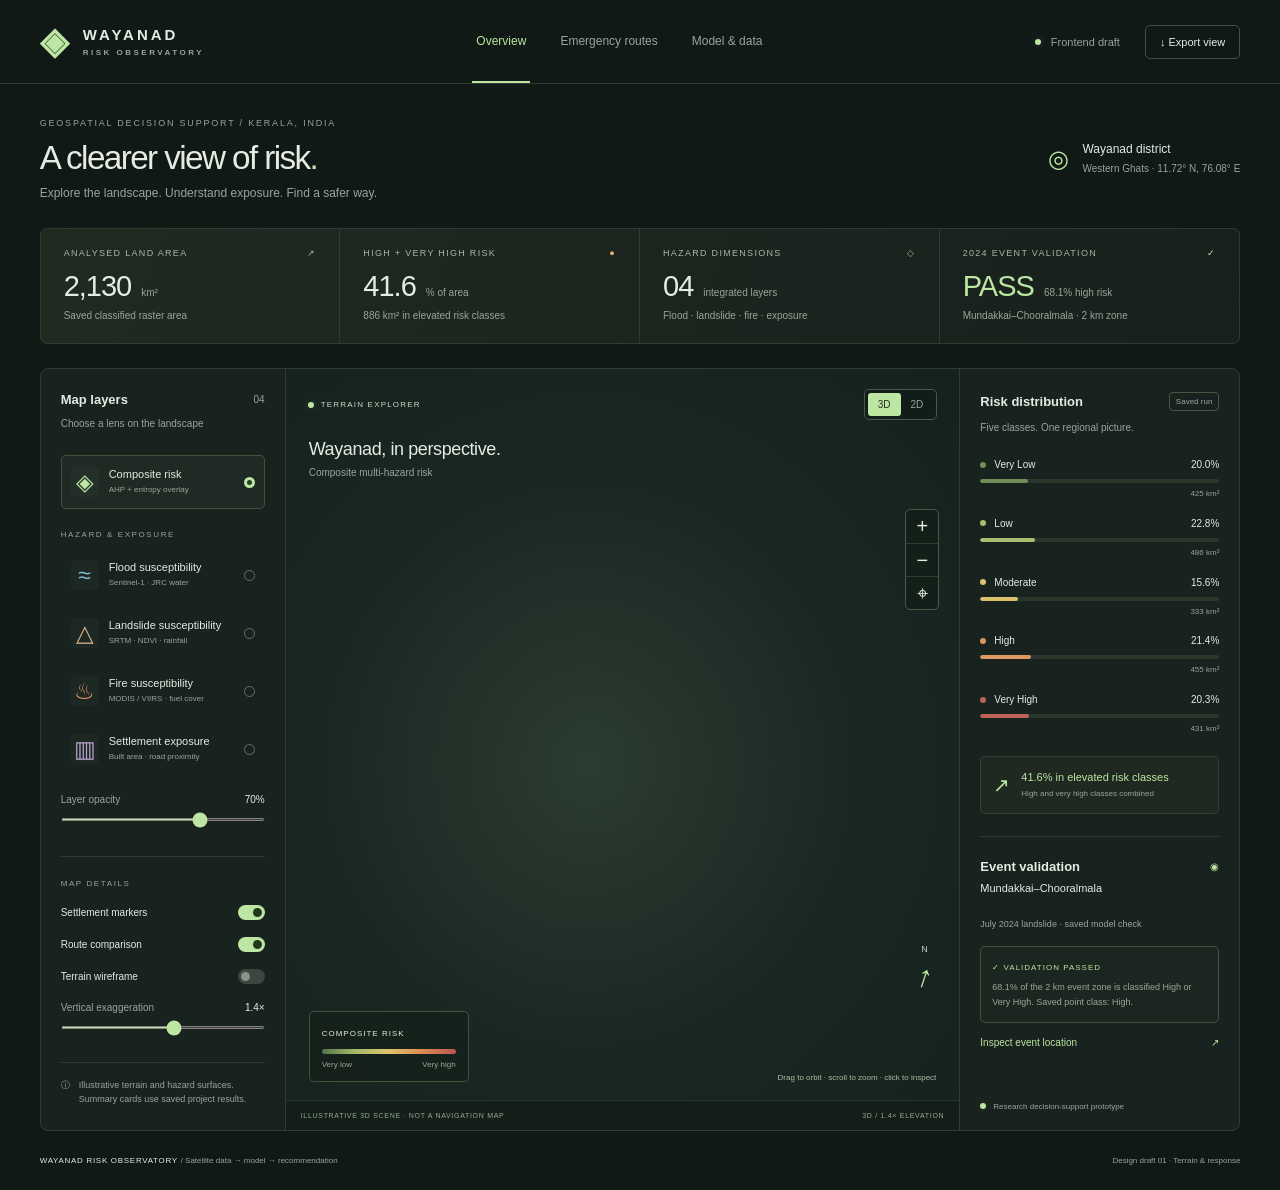
==== frontend/index.html @ d0e9654e "Done" ====
<!doctype html>
<html lang="en">
<head>
  <meta charset="utf-8">
  <meta name="viewport" content="width=device-width, initial-scale=1">
  <meta name="theme-color" content="#101916">
  <title>Wayanad · Risk Observatory</title>
  <link rel="stylesheet" href="styles.css">
</head>
<body>
  <header class="topbar">
    <a class="brand" href="index.html" aria-label="Wayanad Risk Observatory home"><span class="brand-mark">◈</span><span>WAYANAD<span class="brand-sub">RISK OBSERVATORY</span></span></a>
    <nav aria-label="Workspace"><button class="nav-button active" data-tab="overview">Overview</button><button class="nav-button" data-tab="routing">Emergency routes</button><button class="nav-button" data-tab="methods">Model & data</button></nav>
    <div class="header-end"><span class="status-dot"></span><span>Frontend draft</span><button id="export" class="button quiet">↓ Export view</button></div>
  </header>
  <main>
    <div class="page-heading"><div><div class="eyebrow">GEOSPATIAL DECISION SUPPORT / KERALA, INDIA</div><h1>A clearer view of risk<span>.</span></h1><p>Explore the landscape. Understand exposure. Find a safer way.</p></div><div class="region-tag"><span>◎</span><div>Wayanad district<small>Western Ghats · 11.72° N, 76.08° E</small></div></div></div>
    <section class="metrics" aria-label="Saved analysis summary">
      <article><span class="metric-label">ANALYSED LAND AREA <span>↗</span></span><div><strong id="area">—</strong><span>km²</span></div><small>Saved classified raster area</small></article>
      <article><span class="metric-label">HIGH + VERY HIGH RISK <span class="orange">●</span></span><div><strong id="high-risk">—</strong><span>% of area</span></div><small id="high-area">Loading saved statistics</small></article>
      <article><span class="metric-label">HAZARD DIMENSIONS <span>◇</span></span><div><strong>04</strong><span>integrated layers</span></div><small>Flood · landslide · fire · exposure</small></article>
      <article><span class="metric-label">2024 EVENT VALIDATION <span class="mint">✓</span></span><div><strong id="validation-status" class="mint">—</strong><span id="validation-share">saved result</span></div><small>Mundakkai–Chooralmala · 2 km zone</small></article>
    </section>
    <section class="workspace" aria-label="Interactive terrain workspace">
      <aside class="layer-panel"><div class="panel-title"><h2>Map layers</h2><span>04</span></div><p class="muted">Choose a lens on the landscape</p>
        <button class="layer active" data-layer="risk"><span class="layer-icon composite">◈</span><span>Composite risk<small>AHP + entropy overlay</small></span><span class="radio"></span></button>
        <div class="section-label">HAZARD & EXPOSURE</div>
        <button class="layer" data-layer="flood"><span class="layer-icon flood">≈</span><span>Flood susceptibility<small>Sentinel-1 · JRC water</small></span><span class="radio"></span></button>
        <button class="layer" data-layer="landslide"><span class="layer-icon slide">△</span><span>Landslide susceptibility<small>SRTM · NDVI · rainfall</small></span><span class="radio"></span></button>
        <button class="layer" data-layer="fire"><span class="layer-icon fire">♨</span><span>Fire susceptibility<small>MODIS / VIIRS · fuel cover</small></span><span class="radio"></span></button>
        <button class="layer" data-layer="exposure"><span class="layer-icon exposure">▥</span><span>Settlement exposure<small>Built area · road proximity</small></span><span class="radio"></span></button>
        <div class="slider-row"><label for="opacity">Layer opacity</label><output id="opacity-value">70%</output></div><input id="opacity" type="range" min="0" max="100" value="70">
        <div class="divider"></div><div class="section-label">MAP DETAILS</div>
        <label class="toggle-row">Settlement markers<input type="checkbox" id="markers" checked><span class="switch"></span></label>
        <label class="toggle-row">Route comparison<input type="checkbox" id="routes" checked><span class="switch"></span></label>
        <label class="toggle-row">Terrain wireframe<input type="checkbox" id="wireframe"><span class="switch"></span></label>
        <div class="slider-row"><label for="elevation">Vertical exaggeration</label><output id="elevation-value">1.4×</output></div><input id="elevation" type="range" min="0" max="250" value="140">
        <div class="layer-note"><span>ⓘ</span><p>Illustrative terrain and hazard surfaces. Summary cards use saved project results.</p></div>
      </aside>
      <div class="scene" id="scene"><canvas id="terrain" tabindex="0" aria-label="Illustrative 3D terrain. Drag or use arrow keys to rotate, scroll or use plus and minus to zoom. Click to inspect a point."></canvas>
        <div class="scene-header"><span class="scene-tag"><span class="status-dot"></span> TERRAIN EXPLORER</span><div class="view-switch"><button id="view3d" class="selected">3D</button><button id="view2d">2D</button></div></div>
        <div class="scene-caption"><h2>Wayanad, in perspective.</h2><p id="scene-layer">Composite multi-hazard risk</p></div>
        <div class="map-controls"><button id="zoom-in" aria-label="Zoom in">+</button><button id="zoom-out" aria-label="Zoom out">−</button><button id="reset" aria-label="Reset camera">⌖</button></div>
        <div class="compass"><span>N</span><div id="compass-arrow">↑</div></div>
        <div id="inspect" class="inspect" hidden aria-live="polite"><button id="close-inspect" aria-label="Close inspection">×</button><div class="eyebrow">ILLUSTRATIVE SAMPLE</div><strong id="inspect-class"></strong><p id="inspect-value"></p><small id="inspect-coords"></small></div>
        <div class="map-bottom"><div class="legend"><span id="legend-title">COMPOSITE RISK</span><div class="ramp" id="ramp"></div><div class="legend-labels"><span>Very low</span><span>Very high</span></div></div><span class="interaction-hint">Drag to orbit · scroll to zoom · click to inspect</span></div>
        <div class="scene-footer"><span>ILLUSTRATIVE 3D SCENE · NOT A NAVIGATION MAP</span><span id="scene-state">3D / 1.4× ELEVATION</span></div>
      </div>
      <aside class="insights-panel">
        <div id="overview-panel"><div class="panel-title"><h2>Risk distribution</h2><span class="pill">Saved run</span></div><p class="muted">Five classes. One regional picture.</p><div id="distribution"></div><div class="insight-callout"><span>↗</span><p><strong id="risk-callout">Loading analysis…</strong><small>High and very high classes combined</small></p></div>
        <div class="divider"></div><div class="panel-title"><h2>Event validation</h2><span class="mint">◉</span></div><p class="validation-name">Mundakkai–Chooralmala</p><p class="muted">July 2024 landslide · saved model check</p><div class="validation-box"><span id="validation-badge">—</span><p id="validation-detail">Loading validation result</p></div><button class="text-button" id="focus-event">Inspect event location <span>↗</span></button></div>
        <div id="routing-panel" hidden><div class="panel-title"><h2>Emergency routes</h2><span class="pill">Demo</span></div><p class="muted">Compare distance and hazard exposure.</p><label class="section-label" for="origin">ILLUSTRATIVE ORIGIN</label><select id="origin"><option value="0">Southern settlement</option><option value="1">Central settlement</option><option value="2">Eastern settlement</option></select><div class="route-card"><span class="mint">━ Least-risk path</span><strong id="safe-distance"></strong><small id="safe-risk"></small></div><div class="route-card"><span>┄ Shortest path</span><strong id="short-distance"></strong><small id="short-risk"></small></div><div class="insight-callout"><span>↗</span><p><strong id="route-reduction"></strong><small id="route-increase"></small></p></div><p class="muted">These example paths and metrics demonstrate the comparison UI. They are not computed OSM routes.</p><div class="divider"></div><h2>Routing model</h2><p class="muted">Dijkstra minimises length × (1 + 3 × mean risk). The Python pipeline computes both paths to hospitals and shelters.</p></div>
        <div id="methods-panel" hidden><div class="panel-title"><h2>Model & data</h2><span class="pill">MCDM</span></div><p class="muted">Saved combined AHP + entropy weights</p><div id="weights"></div><div class="divider"></div><h2>From satellite to decision</h2><ol class="method-list"><li><strong>Observe</strong><small>Sentinel-1/2, SRTM, CHIRPS, JRC, MODIS/VIIRS, Dynamic World</small></li><li><strong>Model</strong><small>Normalise hazard and exposure to 0–1; combine AHP and entropy weights</small></li><li><strong>Respond</strong><small>Extract hotspots and compare shortest vs least-risk OSM routes</small></li></ol><div class="validation-box"><span>DATA STATUS</span><p id="data-status"></p></div><p class="muted">Class thresholds are quantiles from the saved run. Illustrative scene values are separate from those results.</p></div>
        <div class="source-footer"><span class="status-dot"></span> Research decision-support prototype</div>
      </aside>
    </section>
    <footer class="page-footer"><span>WAYANAD RISK OBSERVATORY <span class="muted">/ Satellite data → model → recommendation</span></span><span class="muted">Design draft 01 · Terrain & response</span></footer>
  </main>
  <script src="data.js"></script><script src="app.js"></script>
</body>
</html>
---- frontend/styles.css ----
:root{color-scheme:dark;--bg:#101916;--panel:#18221e;--line:#303c33;--muted:#98a59b;--text:#e5ebe2;--mint:#bce6a1;--orange:#e7ad71}*{box-sizing:border-box}body{margin:0;background:var(--bg);color:var(--text);font-family:Inter,"Segoe UI",sans-serif;font-size:13px}button,input,select{font:inherit}button,a,input,select{-webkit-tap-highlight-color:transparent}button{cursor:pointer;color:inherit}button:focus-visible,a:focus-visible,select:focus-visible,input:focus-visible,canvas:focus-visible{outline:2px solid var(--mint);outline-offset:4px}button{border:0;background:none}a{color:inherit;text-decoration:none}[hidden]{display:none!important}.topbar{height:84px;border-bottom:1px solid var(--line);padding:0 3.1%;display:flex;align-items:center;justify-content:space-between;gap:25px}.brand{display:flex;align-items:center;gap:12px;letter-spacing:3px;font-size:15px;font-weight:650}.brand-mark{font-size:37px;color:var(--mint);line-height:1}.brand-sub{display:block;font-size:8px;color:var(--muted);letter-spacing:2.5px;margin-top:5px}nav{display:flex;height:100%;gap:26px}.nav-button{font-size:12px;color:var(--muted);padding:0 4px;border-bottom:2px solid transparent}.nav-button.active{border-color:var(--mint);color:var(--mint)}.header-end{display:flex;gap:10px;align-items:center;font-size:11px;color:var(--muted)}.status-dot{width:6px;height:6px;display:inline-block;border-radius:50%;background:var(--mint);box-shadow:0 0 8px #bce6a130}.button{border:1px solid #45513f;border-radius:5px;padding:10px 14px;font-size:11px}.header-end .button{margin-left:15px;color:var(--text)}main{max-width:1800px;margin:auto;padding:34px 3.1% 0}.page-heading{display:flex;align-items:center;justify-content:space-between;margin-bottom:28px;gap:20px}.eyebrow{font-size:9px;letter-spacing:1.8px;color:var(--muted)}h1{font-size:clamp(28px,2.6vw,42px);font-weight:450;letter-spacing:-1.6px;margin:11px 0 9px}h1 span{color:var(--mint)}.page-heading p{color:var(--muted);font-size:12px;margin:0}.region-tag{display:flex;align-items:center;gap:13px;font-size:12px;padding:12px 0}.region-tag>span{font-size:24px;color:var(--mint)}small{display:block;color:var(--muted);font-size:10px;line-height:1.6}.region-tag small{margin-top:5px}.metrics{display:grid;grid-template-columns:repeat(4,1fr);border:1px solid var(--line);border-radius:7px;overflow:hidden;margin-bottom:24px;background:linear-gradient(110deg,#202a21,#17201c)}.metrics article{padding:19px 23px;border-right:1px solid var(--line)}.metrics article:last-child{border:0}.metric-label{display:flex;justify-content:space-between;gap:10px;font-size:9px;letter-spacing:1.3px;color:#a8b5a7}.metrics article>div{display:flex;align-items:baseline;gap:10px;margin:12px 0 5px}.metrics strong{font-size:29px;font-weight:450;letter-spacing:-1px}.metrics article>div>span{font-size:10px;color:var(--muted)}.mint{color:var(--mint)!important}.orange{color:var(--orange)}.workspace{display:grid;grid-template-columns:245px minmax(300px,1fr) 280px;border:1px solid var(--line);border-radius:8px;overflow:hidden;min-height:590px;background:var(--panel)}.layer-panel,.insights-panel{padding:23px 20px;position:relative}.layer-panel{border-right:1px solid var(--line)}.insights-panel{border-left:1px solid var(--line);padding-bottom:54px}.panel-title{display:flex;justify-content:space-between;align-items:center;gap:10px}h2{font-size:13px;font-weight:550;margin:0}.panel-title>span{font-size:10px;color:var(--muted)}.muted{color:var(--muted);font-size:10px;line-height:1.7}.panel-title+p{margin:8px 0 23px}.layer{display:flex;align-items:center;text-align:left;width:100%;gap:10px;padding:11px 9px;border:1px solid transparent;border-radius:5px;margin:4px 0;font-size:11px}.layer.active{background:#bce6a10b;border-color:#809c6559}.layer small{font-size:8px;margin-top:4px}.layer-icon{display:grid;place-items:center;width:28px;height:30px;border-radius:4px;flex-shrink:0;font-size:23px;background:#ffffff06}.composite{color:var(--mint)}.flood{color:#82bbc8}.slide{color:#d6b38b}.fire{color:#e5956f}.exposure{color:#b7a2ce}.radio{margin-left:auto;width:11px;height:11px;border:1px solid #647363;border-radius:50%;flex-shrink:0}.active .radio{border:3px solid #bce6a1;background:#284126}.section-label{font-size:8px;letter-spacing:1.6px;color:var(--muted);margin:21px 0 9px;display:block}.slider-row{display:flex;justify-content:space-between;align-items:center;font-size:10px;color:var(--muted);margin-top:18px}.slider-row output{color:var(--text);font-size:10px}input[type=range]{width:100%;accent-color:var(--mint);height:3px;cursor:pointer;margin:13px 0}.divider{height:1px;background:var(--line);margin:22px 0}.toggle-row{display:flex;align-items:center;font-size:10px;margin:17px 0;cursor:pointer;position:relative}.toggle-row input{position:absolute;right:0;width:27px;height:16px;opacity:0}.switch{margin-left:auto;width:27px;height:15px;border-radius:20px;background:#3b473e;pointer-events:none}.switch:after{content:"";display:block;border-radius:50%;width:9px;height:9px;background:#899486;margin:3px}.toggle-row input:checked+.switch{background:#bce6a1}.toggle-row input:checked+.switch:after{background:#263522;transform:translateX(12px)}.toggle-row input:focus-visible+.switch{outline:2px solid var(--mint);outline-offset:4px}.layer-note{display:flex;gap:9px;border-top:1px solid var(--line);margin-top:20px;padding-top:15px;color:var(--muted);font-size:9px;line-height:1.6}.layer-note p{margin:0}.scene{position:relative;overflow:hidden;min-height:590px;background:radial-gradient(ellipse at 45% 52%,#2b3c30 0%,#1a2823 50%,#14211d 100%)}canvas{width:100%;height:100%;position:absolute;inset:0;touch-action:none;cursor:grab}canvas:active{cursor:grabbing}.scene-header{position:absolute;top:20px;left:22px;right:22px;display:flex;justify-content:space-between;align-items:center;pointer-events:none}.scene-tag{display:flex;gap:7px;align-items:center;font-size:8px;letter-spacing:1.2px;color:#ccd8c6}.view-switch{display:flex;background:#111c18c9;border:1px solid #4b5845;border-radius:5px;padding:3px;pointer-events:auto}.view-switch button{padding:6px 10px;border-radius:3px;font-size:10px;color:var(--muted)}.view-switch .selected{background:var(--mint);color:#213020}.scene-caption{position:absolute;left:23px;top:70px;pointer-events:none}.scene-caption h2{font-size:18px;font-weight:400;letter-spacing:-.4px}.scene-caption p{font-size:10px;color:var(--muted);margin:7px 0}.map-controls{position:absolute;right:20px;top:140px;display:grid;background:#132019e6;border:1px solid #4a5946;border-radius:5px;overflow:hidden}.map-controls button{width:32px;height:33px;font-size:20px}.map-controls button+button{border-top:1px solid var(--line)}.compass{position:absolute;right:27px;bottom:135px;text-align:center;color:#c7d4bb;font-size:9px;pointer-events:none}.compass div{font-size:31px;color:var(--mint);margin-top:5px}.map-bottom{position:absolute;left:23px;right:23px;bottom:48px;display:flex;align-items:end;justify-content:space-between;gap:12px;pointer-events:none}.legend{width:160px;background:#142019cc;padding:12px;border:1px solid #45523e;border-radius:5px}.legend>span{font-size:8px;letter-spacing:1px}.ramp{height:5px;margin:10px 0 6px;border-radius:3px;background:linear-gradient(90deg,#53754c,#a4ba69,#dfc36d,#db8952,#ba5450)}.legend-labels{display:flex;justify-content:space-between;font-size:8px;color:var(--muted)}.interaction-hint{font-size:8px;color:#acbba4;text-align:right}.scene-footer{position:absolute;bottom:0;left:0;right:0;height:30px;background:#121d18b8;border-top:1px solid #45513e6b;display:flex;justify-content:space-between;align-items:center;padding:0 15px;gap:10px;font-size:7px;letter-spacing:.7px;color:#99a990}.pill{border:1px solid #485542;border-radius:4px;padding:4px 6px;font-size:8px!important}.distribution-row{margin:17px 0}.distribution-label{display:flex;align-items:center;font-size:10px;gap:8px}.distribution-label .dot{width:6px;height:6px;border-radius:50%}.distribution-label .percent{margin-left:auto;font-size:10px}.bar-track{height:4px;background:#2a362c;border-radius:3px;margin:9px 0 5px;overflow:hidden}.bar{height:100%;border-radius:3px}.distribution-row small{font-size:8px;text-align:right}.insight-callout{background:#bce6a10a;border:1px solid #8da16f33;border-radius:5px;padding:12px;display:flex;align-items:center;gap:11px;margin-top:20px}.insight-callout>span{color:var(--mint);font-size:20px}.insight-callout p{margin:0}.insight-callout strong{font-size:11px;color:var(--mint);font-weight:500}.insight-callout small{font-size:8px;margin-top:4px}.validation-name{font-size:11px;margin:18px 0 5px}.validation-name+.muted{font-size:9px;margin:0}.validation-box{border:1px solid #44523d;background:#bce6a105;padding:11px;border-radius:5px;margin-top:14px}.validation-box>span{font-size:8px;color:var(--mint);letter-spacing:1px}.validation-box p{font-size:9px;color:var(--muted);line-height:1.7;margin:7px 0 0}.text-button{display:flex;justify-content:space-between;align-items:center;width:100%;padding:14px 0 0;color:var(--mint);font-size:10px}.source-footer{position:absolute;bottom:19px;left:20px;font-size:8px;display:flex;gap:7px;align-items:center;color:var(--muted)}.page-footer{display:flex;justify-content:space-between;gap:15px;margin:23px 0;font-size:8px;letter-spacing:.7px}.page-footer .muted{font-size:8px;letter-spacing:0}select{background:#202c24;border:1px solid #4c5b44;border-radius:4px;padding:10px;color:var(--text);width:100%;font-size:10px}.route-card{border:1px solid var(--line);padding:14px;margin-top:16px;border-radius:5px}.route-card>span{font-size:10px;color:var(--muted)}.route-card strong{display:block;margin:10px 0 5px;font-size:25px;font-weight:400}.method-list{padding-left:20px;color:var(--mint)}.method-list li{padding:12px 0;font-size:11px}.method-list small{margin-top:5px;font-size:9px}.inspect{position:absolute;top:44%;left:20%;width:210px;background:#121d17f5;border:1px solid #80996b;border-radius:7px;padding:17px;box-shadow:0 15px 40px #0005;pointer-events:none}.inspect button{position:absolute;right:5px;top:5px;pointer-events:auto}.inspect strong{display:block;font-size:17px;font-weight:400;margin-top:10px;color:var(--mint)}.inspect p{font-size:11px}.inspect small{font-size:9px}.inspect .eyebrow{font-size:7px}.weight-row{display:flex;justify-content:space-between;font-size:11px;padding:14px 0;border-bottom:1px solid var(--line)}@media(min-width:1600px){.workspace{grid-template-columns:265px minmax(300px,1fr) 310px;min-height:650px}.scene{min-height:650px}.layer-panel,.insights-panel{padding-left:25px;padding-right:25px}}@media(max-width:1150px){.workspace{grid-template-columns:210px minmax(260px,1fr) 230px}.layer-panel,.insights-panel{padding:19px 14px 45px}.layer{padding:10px 5px;gap:7px;font-size:10px}.layer small{font-size:7px}.interaction-hint{display:none}.metrics article{padding:17px 15px}.metrics strong{font-size:25px}.metric-label{font-size:8px}.header-end>span{display:none}.topbar{gap:15px}nav{gap:17px}}@media(max-width:900px){.workspace{grid-template-columns:200px minmax(0,1fr)}.insights-panel{grid-column:1/-1;border-left:0;border-top:1px solid var(--line);min-height:290px}.insights-panel #overview-panel{display:grid;grid-template-columns:1fr 1fr;gap:0 30px}.insights-panel #overview-panel>.divider{display:none}#distribution{grid-column:1;grid-row:3/8}.insights-panel #overview-panel>.insight-callout{grid-column:2;grid-row:1/3}.metrics{grid-template-columns:repeat(2,1fr)}.metrics article:nth-child(2){border-right:0}.metrics article:nth-child(-n+2){border-bottom:1px solid var(--line)}.region-tag{display:none}.header-end .button{margin:0}.brand{font-size:12px;letter-spacing:2px}.brand-mark{font-size:30px}.brand-sub{font-size:7px}}@media(max-width:600px){.topbar{height:auto;min-height:75px;flex-wrap:wrap;padding:15px 5% 0;gap:10px}.brand{flex:1}.header-end .button{font-size:9px;padding:8px}nav{order:3;width:100%;height:36px;justify-content:space-between}.nav-button{font-size:10px}main{padding:25px 4% 0}.eyebrow{font-size:7px;letter-spacing:1.1px}.page-heading{margin-bottom:20px}.page-heading p{font-size:10px}h1{font-size:29px}.metrics{margin-bottom:16px}.metrics article{padding:15px 12px}.metrics strong{font-size:24px}.metrics article>div{gap:6px}.metrics small{font-size:8px}.metric-label{font-size:7px;letter-spacing:.7px}.workspace{display:flex;flex-direction:column}.scene{order:0;height:460px;min-height:460px}.layer-panel{order:1;border:0;border-top:1px solid var(--line);display:grid;grid-template-columns:1fr 1fr;gap:0 12px;padding:18px}.layer-panel>.panel-title,.layer-panel>.muted,.layer-panel>.section-label,.layer-panel>.divider,.layer-note{grid-column:1/-1}.layer-panel>.muted{margin-bottom:10px}.layer-panel>.slider-row{grid-column:1/-1}.layer-panel>input[type=range]{grid-column:1/-1}.layer-panel>.layer:first-of-type{grid-column:1/-1}.layer{font-size:10px}.layer small{font-size:8px}.insights-panel{order:2;padding:22px 18px 50px}.insights-panel #overview-panel{display:block}.distribution-row{margin:14px 0}.scene-header{top:15px;left:16px;right:16px}.scene-caption{left:16px;top:65px}.scene-caption h2{font-size:17px}.map-bottom{left:16px;right:16px}.page-footer{flex-direction:column;font-size:7px}.inspect{left:15%}.scene-footer{font-size:6px}.compass{bottom:120px}.layer-note{margin-top:15px}}
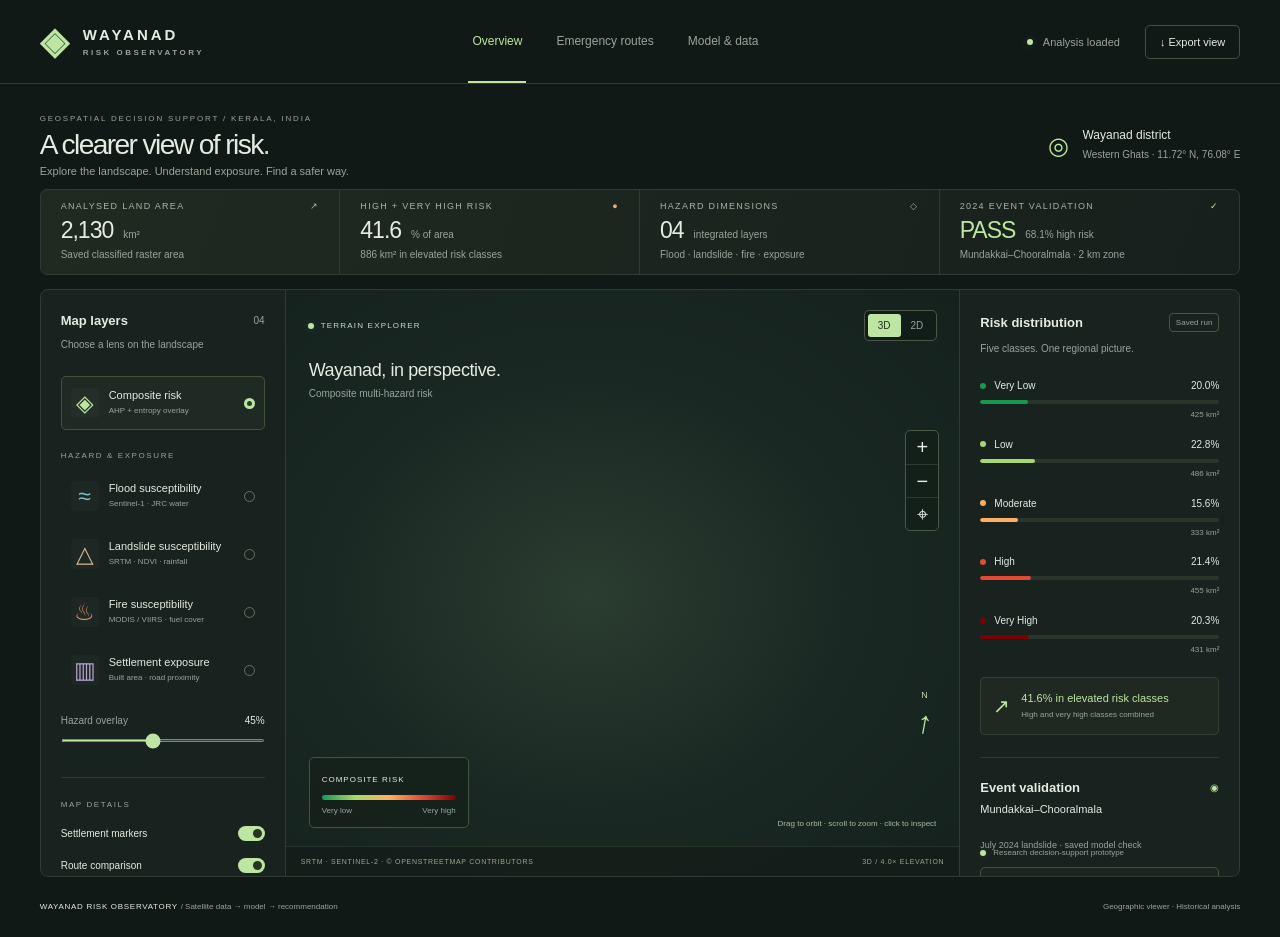
==== commit ea86813e: "Done" ====
--- a/frontend/index.html
+++ b/frontend/index.html
@@ -11,7 +11,7 @@
   <header class="topbar">
     <a class="brand" href="index.html" aria-label="Wayanad Risk Observatory home"><span class="brand-mark">◈</span><span>WAYANAD<span class="brand-sub">RISK OBSERVATORY</span></span></a>
     <nav aria-label="Workspace"><button class="nav-button active" data-tab="overview">Overview</button><button class="nav-button" data-tab="routing">Emergency routes</button><button class="nav-button" data-tab="methods">Model & data</button></nav>
-    <div class="header-end"><span class="status-dot"></span><span>Frontend draft</span><button id="export" class="button quiet">↓ Export view</button></div>
+    <div class="header-end"><span class="status-dot"></span><span>Analysis loaded</span><button id="export" class="button quiet">↓ Export view</button></div>
   </header>
   <main>
     <div class="page-heading"><div><div class="eyebrow">GEOSPATIAL DECISION SUPPORT / KERALA, INDIA</div><h1>A clearer view of risk<span>.</span></h1><p>Explore the landscape. Understand exposure. Find a safer way.</p></div><div class="region-tag"><span>◎</span><div>Wayanad district<small>Western Ghats · 11.72° N, 76.08° E</small></div></div></div>
@@ -29,32 +29,34 @@
         <button class="layer" data-layer="landslide"><span class="layer-icon slide">△</span><span>Landslide susceptibility<small>SRTM · NDVI · rainfall</small></span><span class="radio"></span></button>
         <button class="layer" data-layer="fire"><span class="layer-icon fire">♨</span><span>Fire susceptibility<small>MODIS / VIIRS · fuel cover</small></span><span class="radio"></span></button>
         <button class="layer" data-layer="exposure"><span class="layer-icon exposure">▥</span><span>Settlement exposure<small>Built area · road proximity</small></span><span class="radio"></span></button>
-        <div class="slider-row"><label for="opacity">Layer opacity</label><output id="opacity-value">70%</output></div><input id="opacity" type="range" min="0" max="100" value="70">
+        <div class="slider-row"><label for="opacity">Hazard overlay</label><output id="opacity-value">45%</output></div><input id="opacity" type="range" min="0" max="100" value="45">
         <div class="divider"></div><div class="section-label">MAP DETAILS</div>
         <label class="toggle-row">Settlement markers<input type="checkbox" id="markers" checked><span class="switch"></span></label>
         <label class="toggle-row">Route comparison<input type="checkbox" id="routes" checked><span class="switch"></span></label>
         <label class="toggle-row">Terrain wireframe<input type="checkbox" id="wireframe"><span class="switch"></span></label>
-        <div class="slider-row"><label for="elevation">Vertical exaggeration</label><output id="elevation-value">1.4×</output></div><input id="elevation" type="range" min="0" max="250" value="140">
-        <div class="layer-note"><span>ⓘ</span><p>Illustrative terrain and hazard surfaces. Summary cards use saved project results.</p></div>
+        <label class="toggle-row">Hotspot boundaries<input type="checkbox" id="hotspots"><span class="switch"></span></label>
+        <label class="toggle-row">Satellite imagery<input type="checkbox" id="satellite" checked><span class="switch"></span></label>
+        <div class="slider-row"><label for="elevation">Vertical exaggeration</label><output id="elevation-value">4.0×</output></div><input id="elevation" type="range" min="0" max="1000" value="400">
+        <div class="layer-note"><span>ⓘ</span><p id="terrain-note">Real analysis grids and OSM routes. Elevation is visually exaggerated; imagery is a historical composite.</p></div>
       </aside>
-      <div class="scene" id="scene"><canvas id="terrain" tabindex="0" aria-label="Illustrative 3D terrain. Drag or use arrow keys to rotate, scroll or use plus and minus to zoom. Click to inspect a point."></canvas>
+      <div class="scene" id="scene"><canvas id="terrain" tabindex="0" aria-label="Geographic Wayanad terrain. Drag or use arrow keys to rotate, scroll or use plus and minus to zoom. Click to inspect a raster pixel."></canvas>
         <div class="scene-header"><span class="scene-tag"><span class="status-dot"></span> TERRAIN EXPLORER</span><div class="view-switch"><button id="view3d" class="selected">3D</button><button id="view2d">2D</button></div></div>
         <div class="scene-caption"><h2>Wayanad, in perspective.</h2><p id="scene-layer">Composite multi-hazard risk</p></div>
         <div class="map-controls"><button id="zoom-in" aria-label="Zoom in">+</button><button id="zoom-out" aria-label="Zoom out">−</button><button id="reset" aria-label="Reset camera">⌖</button></div>
         <div class="compass"><span>N</span><div id="compass-arrow">↑</div></div>
-        <div id="inspect" class="inspect" hidden aria-live="polite"><button id="close-inspect" aria-label="Close inspection">×</button><div class="eyebrow">ILLUSTRATIVE SAMPLE</div><strong id="inspect-class"></strong><p id="inspect-value"></p><small id="inspect-coords"></small></div>
+        <div id="inspect" class="inspect" hidden aria-live="polite"><button id="close-inspect" aria-label="Close inspection">×</button><div class="eyebrow" id="inspect-source">SAVED RASTER SAMPLE</div><strong id="inspect-class"></strong><p id="inspect-value"></p><small id="inspect-coords"></small></div>
         <div class="map-bottom"><div class="legend"><span id="legend-title">COMPOSITE RISK</span><div class="ramp" id="ramp"></div><div class="legend-labels"><span>Very low</span><span>Very high</span></div></div><span class="interaction-hint">Drag to orbit · scroll to zoom · click to inspect</span></div>
-        <div class="scene-footer"><span>ILLUSTRATIVE 3D SCENE · NOT A NAVIGATION MAP</span><span id="scene-state">3D / 1.4× ELEVATION</span></div>
+        <div class="scene-footer"><span id="map-attribution">SRTM · SENTINEL-2 · © OPENSTREETMAP CONTRIBUTORS</span><span id="scene-state">3D / 4.0× ELEVATION</span></div>
       </div>
       <aside class="insights-panel">
         <div id="overview-panel"><div class="panel-title"><h2>Risk distribution</h2><span class="pill">Saved run</span></div><p class="muted">Five classes. One regional picture.</p><div id="distribution"></div><div class="insight-callout"><span>↗</span><p><strong id="risk-callout">Loading analysis…</strong><small>High and very high classes combined</small></p></div>
         <div class="divider"></div><div class="panel-title"><h2>Event validation</h2><span class="mint">◉</span></div><p class="validation-name">Mundakkai–Chooralmala</p><p class="muted">July 2024 landslide · saved model check</p><div class="validation-box"><span id="validation-badge">—</span><p id="validation-detail">Loading validation result</p></div><button class="text-button" id="focus-event">Inspect event location <span>↗</span></button></div>
-        <div id="routing-panel" hidden><div class="panel-title"><h2>Emergency routes</h2><span class="pill">Demo</span></div><p class="muted">Compare distance and hazard exposure.</p><label class="section-label" for="origin">ILLUSTRATIVE ORIGIN</label><select id="origin"><option value="0">Southern settlement</option><option value="1">Central settlement</option><option value="2">Eastern settlement</option></select><div class="route-card"><span class="mint">━ Least-risk path</span><strong id="safe-distance"></strong><small id="safe-risk"></small></div><div class="route-card"><span>┄ Shortest path</span><strong id="short-distance"></strong><small id="short-risk"></small></div><div class="insight-callout"><span>↗</span><p><strong id="route-reduction"></strong><small id="route-increase"></small></p></div><p class="muted">These example paths and metrics demonstrate the comparison UI. They are not computed OSM routes.</p><div class="divider"></div><h2>Routing model</h2><p class="muted">Dijkstra minimises length × (1 + 3 × mean risk). The Python pipeline computes both paths to hospitals and shelters.</p></div>
-        <div id="methods-panel" hidden><div class="panel-title"><h2>Model & data</h2><span class="pill">MCDM</span></div><p class="muted">Saved combined AHP + entropy weights</p><div id="weights"></div><div class="divider"></div><h2>From satellite to decision</h2><ol class="method-list"><li><strong>Observe</strong><small>Sentinel-1/2, SRTM, CHIRPS, JRC, MODIS/VIIRS, Dynamic World</small></li><li><strong>Model</strong><small>Normalise hazard and exposure to 0–1; combine AHP and entropy weights</small></li><li><strong>Respond</strong><small>Extract hotspots and compare shortest vs least-risk OSM routes</small></li></ol><div class="validation-box"><span>DATA STATUS</span><p id="data-status"></p></div><p class="muted">Class thresholds are quantiles from the saved run. Illustrative scene values are separate from those results.</p></div>
+        <div id="routing-panel" hidden><div class="panel-title"><h2>Emergency routes</h2><span class="pill">Computed</span></div><p class="muted">Compare distance and hazard exposure.</p><label class="section-label" for="origin">SETTLEMENT ORIGIN</label><select id="origin"></select><label class="section-label" for="destination">DESTINATION TYPE</label><select id="destination"><option>Hospital</option><option>Shelter</option></select><p class="muted" id="destination-name"></p><button class="text-button" id="focus-route">Focus selected route <span>↗</span></button><div class="route-card"><span class="mint">━ Least-risk path</span><strong id="safe-distance"></strong><small id="safe-risk"></small></div><div class="route-card"><span>┄ Shortest path</span><strong id="short-distance"></strong><small id="short-risk"></small></div><div class="insight-callout"><span>↗</span><p><strong id="route-reduction"></strong><small id="route-increase"></small></p></div><p class="muted" id="route-note"></p><div class="divider"></div><h2>Routing model</h2><p class="muted">Dijkstra minimises length × (1 + 3 × mean risk). Routes and metrics come from the saved Python outputs, not live road conditions.</p></div>
+        <div id="methods-panel" hidden><div class="panel-title"><h2>Model & data</h2><span class="pill">MCDM</span></div><p class="muted">Saved combined AHP + entropy weights</p><div id="weights"></div><div class="divider"></div><h2>From satellite to decision</h2><ol class="method-list"><li><strong>Observe</strong><small>Sentinel-1/2, SRTM, CHIRPS, JRC, MODIS/VIIRS, Dynamic World</small></li><li><strong>Model</strong><small>Normalise hazard and exposure to 0–1; combine AHP and entropy weights</small></li><li><strong>Respond</strong><small>Extract hotspots and compare shortest vs least-risk OSM routes</small></li></ol><div class="validation-box"><span>DATA STATUS</span><p id="data-status"></p></div><p class="muted">Point values use the saved 100 m grid (display precision ±0.002). Composite classes use the original class raster. Mesh and imagery are reduced for display.</p></div>
         <div class="source-footer"><span class="status-dot"></span> Research decision-support prototype</div>
       </aside>
     </section>
-    <footer class="page-footer"><span>WAYANAD RISK OBSERVATORY <span class="muted">/ Satellite data → model → recommendation</span></span><span class="muted">Design draft 01 · Terrain & response</span></footer>
+    <footer class="page-footer"><span>WAYANAD RISK OBSERVATORY <span class="muted">/ Satellite data → model → recommendation</span></span><span class="muted">Geographic viewer · Historical analysis</span></footer>
   </main>
   <script src="data.js"></script><script src="app.js"></script>
 </body>
--- a/frontend/styles.css
+++ b/frontend/styles.css
@@ -1 +1,21 @@
 :root{color-scheme:dark;--bg:#101916;--panel:#18221e;--line:#303c33;--muted:#98a59b;--text:#e5ebe2;--mint:#bce6a1;--orange:#e7ad71}*{box-sizing:border-box}body{margin:0;background:var(--bg);color:var(--text);font-family:Inter,"Segoe UI",sans-serif;font-size:13px}button,input,select{font:inherit}button,a,input,select{-webkit-tap-highlight-color:transparent}button{cursor:pointer;color:inherit}button:focus-visible,a:focus-visible,select:focus-visible,input:focus-visible,canvas:focus-visible{outline:2px solid var(--mint);outline-offset:4px}button{border:0;background:none}a{color:inherit;text-decoration:none}[hidden]{display:none!important}.topbar{height:84px;border-bottom:1px solid var(--line);padding:0 3.1%;display:flex;align-items:center;justify-content:space-between;gap:25px}.brand{display:flex;align-items:center;gap:12px;letter-spacing:3px;font-size:15px;font-weight:650}.brand-mark{font-size:37px;color:var(--mint);line-height:1}.brand-sub{display:block;font-size:8px;color:var(--muted);letter-spacing:2.5px;margin-top:5px}nav{display:flex;height:100%;gap:26px}.nav-button{font-size:12px;color:var(--muted);padding:0 4px;border-bottom:2px solid transparent}.nav-button.active{border-color:var(--mint);color:var(--mint)}.header-end{display:flex;gap:10px;align-items:center;font-size:11px;color:var(--muted)}.status-dot{width:6px;height:6px;display:inline-block;border-radius:50%;background:var(--mint);box-shadow:0 0 8px #bce6a130}.button{border:1px solid #45513f;border-radius:5px;padding:10px 14px;font-size:11px}.header-end .button{margin-left:15px;color:var(--text)}main{max-width:1800px;margin:auto;padding:34px 3.1% 0}.page-heading{display:flex;align-items:center;justify-content:space-between;margin-bottom:28px;gap:20px}.eyebrow{font-size:9px;letter-spacing:1.8px;color:var(--muted)}h1{font-size:clamp(28px,2.6vw,42px);font-weight:450;letter-spacing:-1.6px;margin:11px 0 9px}h1 span{color:var(--mint)}.page-heading p{color:var(--muted);font-size:12px;margin:0}.region-tag{display:flex;align-items:center;gap:13px;font-size:12px;padding:12px 0}.region-tag>span{font-size:24px;color:var(--mint)}small{display:block;color:var(--muted);font-size:10px;line-height:1.6}.region-tag small{margin-top:5px}.metrics{display:grid;grid-template-columns:repeat(4,1fr);border:1px solid var(--line);border-radius:7px;overflow:hidden;margin-bottom:24px;background:linear-gradient(110deg,#202a21,#17201c)}.metrics article{padding:19px 23px;border-right:1px solid var(--line)}.metrics article:last-child{border:0}.metric-label{display:flex;justify-content:space-between;gap:10px;font-size:9px;letter-spacing:1.3px;color:#a8b5a7}.metrics article>div{display:flex;align-items:baseline;gap:10px;margin:12px 0 5px}.metrics strong{font-size:29px;font-weight:450;letter-spacing:-1px}.metrics article>div>span{font-size:10px;color:var(--muted)}.mint{color:var(--mint)!important}.orange{color:var(--orange)}.workspace{display:grid;grid-template-columns:245px minmax(300px,1fr) 280px;border:1px solid var(--line);border-radius:8px;overflow:hidden;min-height:590px;background:var(--panel)}.layer-panel,.insights-panel{padding:23px 20px;position:relative}.layer-panel{border-right:1px solid var(--line)}.insights-panel{border-left:1px solid var(--line);padding-bottom:54px}.panel-title{display:flex;justify-content:space-between;align-items:center;gap:10px}h2{font-size:13px;font-weight:550;margin:0}.panel-title>span{font-size:10px;color:var(--muted)}.muted{color:var(--muted);font-size:10px;line-height:1.7}.panel-title+p{margin:8px 0 23px}.layer{display:flex;align-items:center;text-align:left;width:100%;gap:10px;padding:11px 9px;border:1px solid transparent;border-radius:5px;margin:4px 0;font-size:11px}.layer.active{background:#bce6a10b;border-color:#809c6559}.layer small{font-size:8px;margin-top:4px}.layer-icon{display:grid;place-items:center;width:28px;height:30px;border-radius:4px;flex-shrink:0;font-size:23px;background:#ffffff06}.composite{color:var(--mint)}.flood{color:#82bbc8}.slide{color:#d6b38b}.fire{color:#e5956f}.exposure{color:#b7a2ce}.radio{margin-left:auto;width:11px;height:11px;border:1px solid #647363;border-radius:50%;flex-shrink:0}.active .radio{border:3px solid #bce6a1;background:#284126}.section-label{font-size:8px;letter-spacing:1.6px;color:var(--muted);margin:21px 0 9px;display:block}.slider-row{display:flex;justify-content:space-between;align-items:center;font-size:10px;color:var(--muted);margin-top:18px}.slider-row output{color:var(--text);font-size:10px}input[type=range]{width:100%;accent-color:var(--mint);height:3px;cursor:pointer;margin:13px 0}.divider{height:1px;background:var(--line);margin:22px 0}.toggle-row{display:flex;align-items:center;font-size:10px;margin:17px 0;cursor:pointer;position:relative}.toggle-row input{position:absolute;right:0;width:27px;height:16px;opacity:0}.switch{margin-left:auto;width:27px;height:15px;border-radius:20px;background:#3b473e;pointer-events:none}.switch:after{content:"";display:block;border-radius:50%;width:9px;height:9px;background:#899486;margin:3px}.toggle-row input:checked+.switch{background:#bce6a1}.toggle-row input:checked+.switch:after{background:#263522;transform:translateX(12px)}.toggle-row input:focus-visible+.switch{outline:2px solid var(--mint);outline-offset:4px}.layer-note{display:flex;gap:9px;border-top:1px solid var(--line);margin-top:20px;padding-top:15px;color:var(--muted);font-size:9px;line-height:1.6}.layer-note p{margin:0}.scene{position:relative;overflow:hidden;min-height:590px;background:radial-gradient(ellipse at 45% 52%,#2b3c30 0%,#1a2823 50%,#14211d 100%)}canvas{width:100%;height:100%;position:absolute;inset:0;touch-action:none;cursor:grab}canvas:active{cursor:grabbing}.scene-header{position:absolute;top:20px;left:22px;right:22px;display:flex;justify-content:space-between;align-items:center;pointer-events:none}.scene-tag{display:flex;gap:7px;align-items:center;font-size:8px;letter-spacing:1.2px;color:#ccd8c6}.view-switch{display:flex;background:#111c18c9;border:1px solid #4b5845;border-radius:5px;padding:3px;pointer-events:auto}.view-switch button{padding:6px 10px;border-radius:3px;font-size:10px;color:var(--muted)}.view-switch .selected{background:var(--mint);color:#213020}.scene-caption{position:absolute;left:23px;top:70px;pointer-events:none}.scene-caption h2{font-size:18px;font-weight:400;letter-spacing:-.4px}.scene-caption p{font-size:10px;color:var(--muted);margin:7px 0}.map-controls{position:absolute;right:20px;top:140px;display:grid;background:#132019e6;border:1px solid #4a5946;border-radius:5px;overflow:hidden}.map-controls button{width:32px;height:33px;font-size:20px}.map-controls button+button{border-top:1px solid var(--line)}.compass{position:absolute;right:27px;bottom:135px;text-align:center;color:#c7d4bb;font-size:9px;pointer-events:none}.compass div{font-size:31px;color:var(--mint);margin-top:5px}.map-bottom{position:absolute;left:23px;right:23px;bottom:48px;display:flex;align-items:end;justify-content:space-between;gap:12px;pointer-events:none}.legend{width:160px;background:#142019cc;padding:12px;border:1px solid #45523e;border-radius:5px}.legend>span{font-size:8px;letter-spacing:1px}.ramp{height:5px;margin:10px 0 6px;border-radius:3px;background:linear-gradient(90deg,#53754c,#a4ba69,#dfc36d,#db8952,#ba5450)}.legend-labels{display:flex;justify-content:space-between;font-size:8px;color:var(--muted)}.interaction-hint{font-size:8px;color:#acbba4;text-align:right}.scene-footer{position:absolute;bottom:0;left:0;right:0;height:30px;background:#121d18b8;border-top:1px solid #45513e6b;display:flex;justify-content:space-between;align-items:center;padding:0 15px;gap:10px;font-size:7px;letter-spacing:.7px;color:#99a990}.pill{border:1px solid #485542;border-radius:4px;padding:4px 6px;font-size:8px!important}.distribution-row{margin:17px 0}.distribution-label{display:flex;align-items:center;font-size:10px;gap:8px}.distribution-label .dot{width:6px;height:6px;border-radius:50%}.distribution-label .percent{margin-left:auto;font-size:10px}.bar-track{height:4px;background:#2a362c;border-radius:3px;margin:9px 0 5px;overflow:hidden}.bar{height:100%;border-radius:3px}.distribution-row small{font-size:8px;text-align:right}.insight-callout{background:#bce6a10a;border:1px solid #8da16f33;border-radius:5px;padding:12px;display:flex;align-items:center;gap:11px;margin-top:20px}.insight-callout>span{color:var(--mint);font-size:20px}.insight-callout p{margin:0}.insight-callout strong{font-size:11px;color:var(--mint);font-weight:500}.insight-callout small{font-size:8px;margin-top:4px}.validation-name{font-size:11px;margin:18px 0 5px}.validation-name+.muted{font-size:9px;margin:0}.validation-box{border:1px solid #44523d;background:#bce6a105;padding:11px;border-radius:5px;margin-top:14px}.validation-box>span{font-size:8px;color:var(--mint);letter-spacing:1px}.validation-box p{font-size:9px;color:var(--muted);line-height:1.7;margin:7px 0 0}.text-button{display:flex;justify-content:space-between;align-items:center;width:100%;padding:14px 0 0;color:var(--mint);font-size:10px}.source-footer{position:absolute;bottom:19px;left:20px;font-size:8px;display:flex;gap:7px;align-items:center;color:var(--muted)}.page-footer{display:flex;justify-content:space-between;gap:15px;margin:23px 0;font-size:8px;letter-spacing:.7px}.page-footer .muted{font-size:8px;letter-spacing:0}select{background:#202c24;border:1px solid #4c5b44;border-radius:4px;padding:10px;color:var(--text);width:100%;font-size:10px}.route-card{border:1px solid var(--line);padding:14px;margin-top:16px;border-radius:5px}.route-card>span{font-size:10px;color:var(--muted)}.route-card strong{display:block;margin:10px 0 5px;font-size:25px;font-weight:400}.method-list{padding-left:20px;color:var(--mint)}.method-list li{padding:12px 0;font-size:11px}.method-list small{margin-top:5px;font-size:9px}.inspect{position:absolute;top:44%;left:20%;width:210px;background:#121d17f5;border:1px solid #80996b;border-radius:7px;padding:17px;box-shadow:0 15px 40px #0005;pointer-events:none}.inspect button{position:absolute;right:5px;top:5px;pointer-events:auto}.inspect strong{display:block;font-size:17px;font-weight:400;margin-top:10px;color:var(--mint)}.inspect p{font-size:11px}.inspect small{font-size:9px}.inspect .eyebrow{font-size:7px}.weight-row{display:flex;justify-content:space-between;font-size:11px;padding:14px 0;border-bottom:1px solid var(--line)}@media(min-width:1600px){.workspace{grid-template-columns:265px minmax(300px,1fr) 310px;min-height:650px}.scene{min-height:650px}.layer-panel,.insights-panel{padding-left:25px;padding-right:25px}}@media(max-width:1150px){.workspace{grid-template-columns:210px minmax(260px,1fr) 230px}.layer-panel,.insights-panel{padding:19px 14px 45px}.layer{padding:10px 5px;gap:7px;font-size:10px}.layer small{font-size:7px}.interaction-hint{display:none}.metrics article{padding:17px 15px}.metrics strong{font-size:25px}.metric-label{font-size:8px}.header-end>span{display:none}.topbar{gap:15px}nav{gap:17px}}@media(max-width:900px){.workspace{grid-template-columns:200px minmax(0,1fr)}.insights-panel{grid-column:1/-1;border-left:0;border-top:1px solid var(--line);min-height:290px}.insights-panel #overview-panel{display:grid;grid-template-columns:1fr 1fr;gap:0 30px}.insights-panel #overview-panel>.divider{display:none}#distribution{grid-column:1;grid-row:3/8}.insights-panel #overview-panel>.insight-callout{grid-column:2;grid-row:1/3}.metrics{grid-template-columns:repeat(2,1fr)}.metrics article:nth-child(2){border-right:0}.metrics article:nth-child(-n+2){border-bottom:1px solid var(--line)}.region-tag{display:none}.header-end .button{margin:0}.brand{font-size:12px;letter-spacing:2px}.brand-mark{font-size:30px}.brand-sub{font-size:7px}}@media(max-width:600px){.topbar{height:auto;min-height:75px;flex-wrap:wrap;padding:15px 5% 0;gap:10px}.brand{flex:1}.header-end .button{font-size:9px;padding:8px}nav{order:3;width:100%;height:36px;justify-content:space-between}.nav-button{font-size:10px}main{padding:25px 4% 0}.eyebrow{font-size:7px;letter-spacing:1.1px}.page-heading{margin-bottom:20px}.page-heading p{font-size:10px}h1{font-size:29px}.metrics{margin-bottom:16px}.metrics article{padding:15px 12px}.metrics strong{font-size:24px}.metrics article>div{gap:6px}.metrics small{font-size:8px}.metric-label{font-size:7px;letter-spacing:.7px}.workspace{display:flex;flex-direction:column}.scene{order:0;height:460px;min-height:460px}.layer-panel{order:1;border:0;border-top:1px solid var(--line);display:grid;grid-template-columns:1fr 1fr;gap:0 12px;padding:18px}.layer-panel>.panel-title,.layer-panel>.muted,.layer-panel>.section-label,.layer-panel>.divider,.layer-note{grid-column:1/-1}.layer-panel>.muted{margin-bottom:10px}.layer-panel>.slider-row{grid-column:1/-1}.layer-panel>input[type=range]{grid-column:1/-1}.layer-panel>.layer:first-of-type{grid-column:1/-1}.layer{font-size:10px}.layer small{font-size:8px}.insights-panel{order:2;padding:22px 18px 50px}.insights-panel #overview-panel{display:block}.distribution-row{margin:14px 0}.scene-header{top:15px;left:16px;right:16px}.scene-caption{left:16px;top:65px}.scene-caption h2{font-size:17px}.map-bottom{left:16px;right:16px}.page-footer{flex-direction:column;font-size:7px}.inspect{left:15%}.scene-footer{font-size:6px}.compass{bottom:120px}.layer-note{margin-top:15px}}
+
+/* ---- Layout fix: keep the 3D map above the fold on desktop/laptop screens ----------------------------------
+   The hero heading and metric cards used ~310 px of vertical space, pushing the terrain below the fold on a
+   768 px-high screen. Compact them and let the workspace fill the rest of the viewport. */
+@media (min-width:1001px){
+  .page-heading{margin-bottom:12px;margin-top:-4px}
+  .page-heading h1{font-size:clamp(24px,2.2vw,34px);margin:6px 0 4px}
+  .page-heading p{font-size:11px}
+  .page-heading .eyebrow{font-size:8px}
+  .metrics{margin-bottom:14px}
+  .metrics article{padding:11px 20px}
+  .metrics article>div{margin:6px 0 3px}
+  .metrics strong{font-size:23px}
+  .workspace{height:max(480px,calc(100vh - 312px));min-height:0;grid-template-rows:minmax(0,1fr)}
+  .scene{min-height:0;height:100%}
+  .layer-panel,.insights-panel{overflow-y:auto;min-height:0;scrollbar-width:thin;scrollbar-color:#3b4b3d transparent}
+}
+@media (min-width:1001px) and (max-height:820px){
+  .page-heading>div:first-child p{display:none}
+}
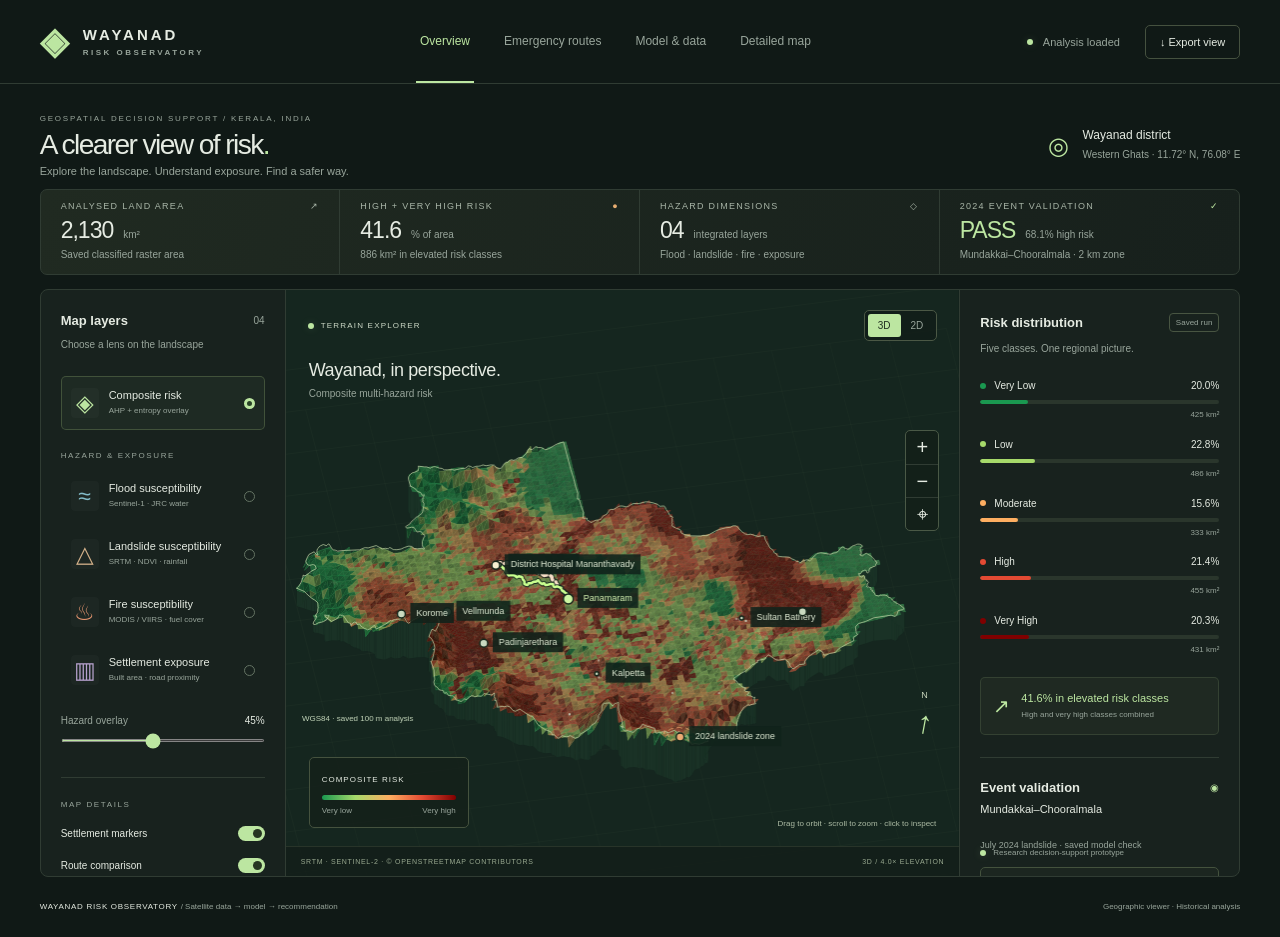
==== commit 7e10524e: "Done" ====
--- a/frontend/index.html
+++ b/frontend/index.html
@@ -10,7 +10,7 @@
 <body>
   <header class="topbar">
     <a class="brand" href="index.html" aria-label="Wayanad Risk Observatory home"><span class="brand-mark">◈</span><span>WAYANAD<span class="brand-sub">RISK OBSERVATORY</span></span></a>
-    <nav aria-label="Workspace"><button class="nav-button active" data-tab="overview">Overview</button><button class="nav-button" data-tab="routing">Emergency routes</button><button class="nav-button" data-tab="methods">Model & data</button></nav>
+    <nav aria-label="Workspace"><button class="nav-button active" data-tab="overview">Overview</button><button class="nav-button" data-tab="routing">Emergency routes</button><button class="nav-button" data-tab="methods">Model & data</button><button class="nav-button" data-tab="detail">Detailed map</button></nav>
     <div class="header-end"><span class="status-dot"></span><span>Analysis loaded</span><button id="export" class="button quiet">↓ Export view</button></div>
   </header>
   <main>
@@ -56,6 +56,18 @@
         <div class="source-footer"><span class="status-dot"></span> Research decision-support prototype</div>
       </aside>
     </section>
+    <section class="detail-view" id="detail-view" hidden aria-label="Detailed 2D map with facilities, roads and route search">
+      <div class="detail-bar">
+        <div><div class="eyebrow">DETAILED MAP · 2D</div><h2>Facilities, roads &amp; route search</h2><p class="muted">Every OpenStreetMap facility and road in the district. Search two places to see the shortest and least-risk road routes and everything that lies between them.</p></div>
+        <div class="detail-actions"><button id="detail-reload" class="button quiet" type="button">↻ Reload</button><a id="detail-open" class="button quiet" href="../index.html" target="_blank" rel="noopener">Open full page ↗</a><button id="detail-back" class="button" type="button">◈ Back to 3D</button></div>
+      </div>
+      <div class="detail-frame" id="detail-wrap">
+        <div class="detail-state" id="detail-loading"><span class="spinner" aria-hidden="true"></span><strong>Loading the detailed map…</strong><small>The map embeds rasters, roads and 2,500+ facilities (≈ 27 MB). The first load takes a few seconds.</small></div>
+        <div class="detail-state" id="detail-missing" hidden><strong>The detailed map was not found</strong><small>This page expects <code>../index.html</code>. Serve the project root so both viewers are reachable:<br><code>python -m http.server 8000</code> then open <code>http://localhost:8000/frontend/</code>.<br>If it does not exist yet, generate it with <code>python -m src.webmap</code>.</small></div>
+        <iframe id="detail-frame" title="Detailed Wayanad map: facilities, roads and route search" allow="fullscreen"></iframe>
+      </div>
+      <ul class="detail-hints" aria-label="What you can do here"><li><b>Master switch</b> turns every facility and road on or off</li><li><b>Categories</b> hospitals, police, shelters, schools, banks, fuel, worship…</li><li><b>A → B search</b> type two places, or pick them on the map</li><li><b>Click anywhere</b> for the risk class and index</li></ul>
+    </section>
     <footer class="page-footer"><span>WAYANAD RISK OBSERVATORY <span class="muted">/ Satellite data → model → recommendation</span></span><span class="muted">Geographic viewer · Historical analysis</span></footer>
   </main>
   <script src="data.js"></script><script src="app.js"></script>
--- a/frontend/styles.css
+++ b/frontend/styles.css
@@ -19,3 +19,30 @@
 @media (min-width:1001px) and (max-height:820px){
   .page-heading>div:first-child p{display:none}
 }
+
+/* ---- Detailed map tab: hosts the 2D facilities / roads / search map in a themed frame ---------------------- */
+body.detail-mode .page-heading,body.detail-mode .metrics,body.detail-mode .workspace{display:none}
+.detail-view{display:block}.detail-view[hidden]{display:none}
+.detail-bar{display:flex;justify-content:space-between;align-items:flex-end;gap:24px;margin:2px 0 16px}
+.detail-bar h2{font-size:clamp(20px,1.9vw,28px);font-weight:450;letter-spacing:-.8px;margin:7px 0 5px}
+.detail-bar .muted{max-width:640px;margin:0}
+.detail-actions{display:flex;gap:9px;flex-wrap:wrap;justify-content:flex-end}
+.detail-actions .button{text-decoration:none;color:var(--text);background:#18221e;cursor:pointer;display:inline-flex;align-items:center;gap:6px;line-height:1}
+.detail-actions .button:hover{border-color:var(--mint);color:var(--mint)}
+.detail-actions #detail-back{background:var(--mint);color:#13251a;border-color:var(--mint);font-weight:600}
+.detail-actions #detail-back:hover{filter:brightness(1.08);color:#13251a}
+.detail-frame{position:relative;height:max(520px,calc(100vh - 262px));border:1px solid var(--line);border-radius:8px;overflow:hidden;background:radial-gradient(ellipse at 50% 40%,#22322a 0%,#18221e 70%);box-shadow:0 18px 50px #0006}
+.detail-frame iframe{position:absolute;inset:0;width:100%;height:100%;border:0;opacity:0;transition:opacity .45s ease}
+.detail-frame.ready iframe{opacity:1}
+.detail-state{position:absolute;inset:0;display:flex;flex-direction:column;align-items:center;justify-content:center;gap:10px;text-align:center;padding:30px;z-index:2;pointer-events:none}
+.detail-state[hidden]{display:none}.detail-frame.ready #detail-loading{display:none}
+.detail-state strong{font-size:15px;font-weight:450;color:var(--text)}
+.detail-state small{font-size:11px;color:var(--muted);line-height:1.8;max-width:520px}
+.detail-state code{background:#0f1814;border:1px solid var(--line);border-radius:4px;padding:2px 7px;color:var(--mint);font-size:10.5px}
+.spinner{width:30px;height:30px;border-radius:50%;border:2px solid #34443a;border-top-color:var(--mint);animation:spin .9s linear infinite}
+@keyframes spin{to{transform:rotate(360deg)}}
+.detail-hints{list-style:none;margin:14px 0 4px;padding:0;display:grid;grid-template-columns:repeat(4,1fr);gap:10px}
+.detail-hints li{font-size:10px;color:var(--muted);line-height:1.6;background:#18221e;border:1px solid var(--line);border-radius:6px;padding:10px 12px}
+.detail-hints b{display:block;color:var(--mint);font-weight:500;font-size:10.5px;margin-bottom:2px}
+@media (max-width:1000px){.detail-bar{flex-direction:column;align-items:flex-start}.detail-actions{justify-content:flex-start}.detail-hints{grid-template-columns:repeat(2,1fr)}.detail-frame{height:max(480px,calc(100vh - 330px))}}
+@media (max-width:600px){.detail-hints{grid-template-columns:1fr}.detail-actions .button{flex:1;justify-content:center}}
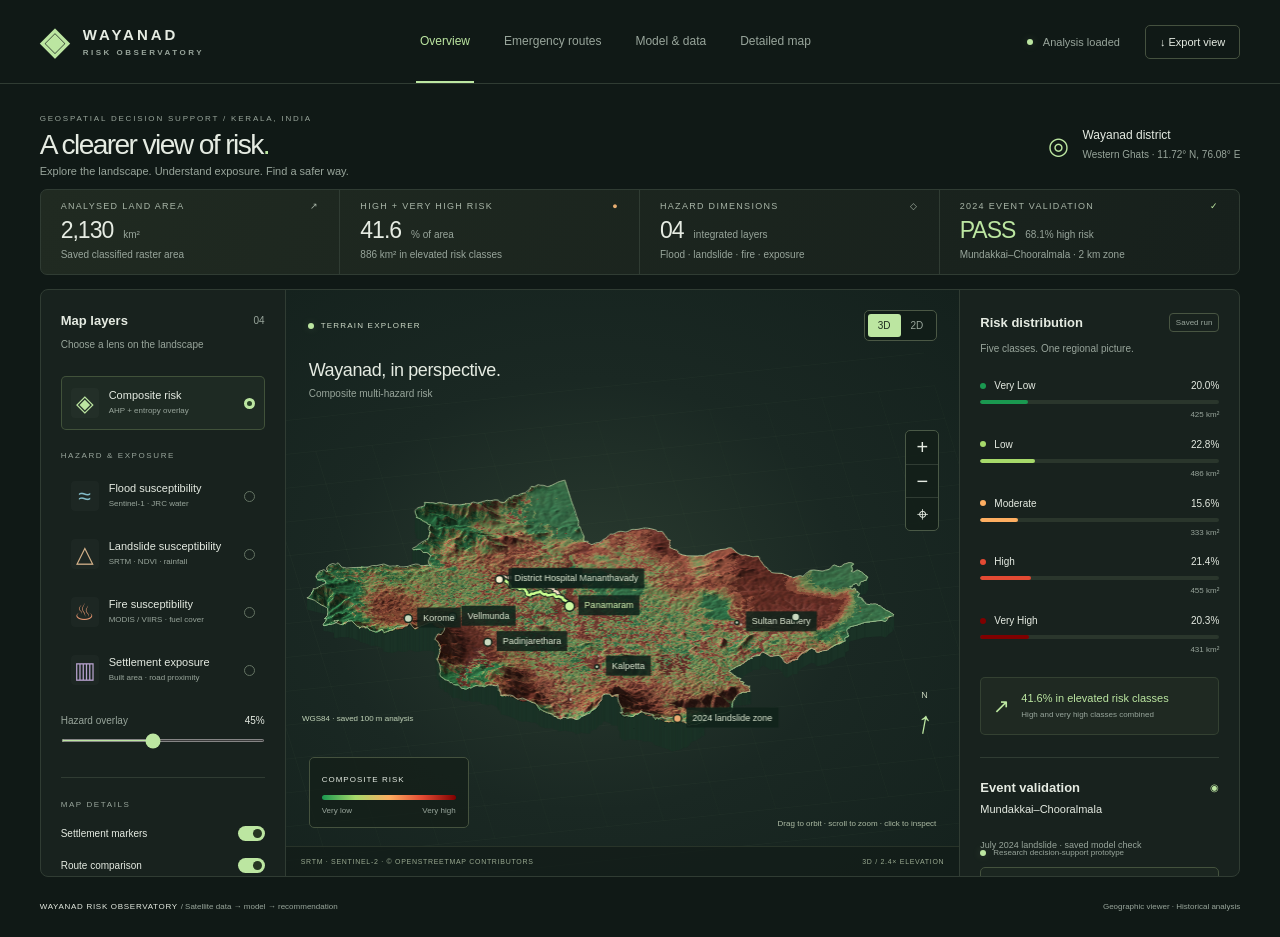
==== commit 95d1bcbd: "Done" ====
--- a/frontend/index.html
+++ b/frontend/index.html
@@ -36,17 +36,18 @@
         <label class="toggle-row">Terrain wireframe<input type="checkbox" id="wireframe"><span class="switch"></span></label>
         <label class="toggle-row">Hotspot boundaries<input type="checkbox" id="hotspots"><span class="switch"></span></label>
         <label class="toggle-row">Satellite imagery<input type="checkbox" id="satellite" checked><span class="switch"></span></label>
-        <div class="slider-row"><label for="elevation">Vertical exaggeration</label><output id="elevation-value">4.0×</output></div><input id="elevation" type="range" min="0" max="1000" value="400">
+        <label class="toggle-row">Hillshading<input type="checkbox" id="shade" checked><span class="switch"></span></label>
+        <div class="slider-row"><label for="elevation">Vertical exaggeration</label><output id="elevation-value">2.4×</output></div><input id="elevation" type="range" min="0" max="1000" value="240">
         <div class="layer-note"><span>ⓘ</span><p id="terrain-note">Real analysis grids and OSM routes. Elevation is visually exaggerated; imagery is a historical composite.</p></div>
       </aside>
-      <div class="scene" id="scene"><canvas id="terrain" tabindex="0" aria-label="Geographic Wayanad terrain. Drag or use arrow keys to rotate, scroll or use plus and minus to zoom. Click to inspect a raster pixel."></canvas>
+      <div class="scene" id="scene"><canvas id="terrain-bg" aria-hidden="true"></canvas><canvas id="terrain-gl" aria-hidden="true"></canvas><canvas id="terrain" tabindex="0" aria-label="Geographic Wayanad terrain. Drag or use arrow keys to rotate, scroll or use plus and minus to zoom. Click to inspect a raster pixel."></canvas>
         <div class="scene-header"><span class="scene-tag"><span class="status-dot"></span> TERRAIN EXPLORER</span><div class="view-switch"><button id="view3d" class="selected">3D</button><button id="view2d">2D</button></div></div>
         <div class="scene-caption"><h2>Wayanad, in perspective.</h2><p id="scene-layer">Composite multi-hazard risk</p></div>
         <div class="map-controls"><button id="zoom-in" aria-label="Zoom in">+</button><button id="zoom-out" aria-label="Zoom out">−</button><button id="reset" aria-label="Reset camera">⌖</button></div>
         <div class="compass"><span>N</span><div id="compass-arrow">↑</div></div>
         <div id="inspect" class="inspect" hidden aria-live="polite"><button id="close-inspect" aria-label="Close inspection">×</button><div class="eyebrow" id="inspect-source">SAVED RASTER SAMPLE</div><strong id="inspect-class"></strong><p id="inspect-value"></p><small id="inspect-coords"></small></div>
         <div class="map-bottom"><div class="legend"><span id="legend-title">COMPOSITE RISK</span><div class="ramp" id="ramp"></div><div class="legend-labels"><span>Very low</span><span>Very high</span></div></div><span class="interaction-hint">Drag to orbit · scroll to zoom · click to inspect</span></div>
-        <div class="scene-footer"><span id="map-attribution">SRTM · SENTINEL-2 · © OPENSTREETMAP CONTRIBUTORS</span><span id="scene-state">3D / 4.0× ELEVATION</span></div>
+        <div class="scene-footer"><span id="map-attribution">SRTM · SENTINEL-2 · © OPENSTREETMAP CONTRIBUTORS</span><span id="scene-state">3D / 2.4× ELEVATION</span></div>
       </div>
       <aside class="insights-panel">
         <div id="overview-panel"><div class="panel-title"><h2>Risk distribution</h2><span class="pill">Saved run</span></div><p class="muted">Five classes. One regional picture.</p><div id="distribution"></div><div class="insight-callout"><span>↗</span><p><strong id="risk-callout">Loading analysis…</strong><small>High and very high classes combined</small></p></div>
@@ -70,6 +71,6 @@
     </section>
     <footer class="page-footer"><span>WAYANAD RISK OBSERVATORY <span class="muted">/ Satellite data → model → recommendation</span></span><span class="muted">Geographic viewer · Historical analysis</span></footer>
   </main>
-  <script src="data.js"></script><script src="app.js"></script>
+  <script src="data.js"></script><script src="terrain-gl.js"></script><script src="app.js"></script>
 </body>
 </html>
--- a/frontend/styles.css
+++ b/frontend/styles.css
@@ -46,3 +46,8 @@
 .detail-hints b{display:block;color:var(--mint);font-weight:500;font-size:10.5px;margin-bottom:2px}
 @media (max-width:1000px){.detail-bar{flex-direction:column;align-items:flex-start}.detail-actions{justify-content:flex-start}.detail-hints{grid-template-columns:repeat(2,1fr)}.detail-frame{height:max(480px,calc(100vh - 330px))}}
 @media (max-width:600px){.detail-hints{grid-template-columns:1fr}.detail-actions .button{flex:1;justify-content:center}}
+
+/* ---- WebGL terrain stack: background (grid + skirt) -> GL terrain -> overlay (routes, labels, markers) ---- */
+#terrain-bg,#terrain-gl{pointer-events:none;cursor:default}
+#terrain-gl[hidden],#terrain-bg[hidden]{display:none}
+#terrain{background:transparent}
